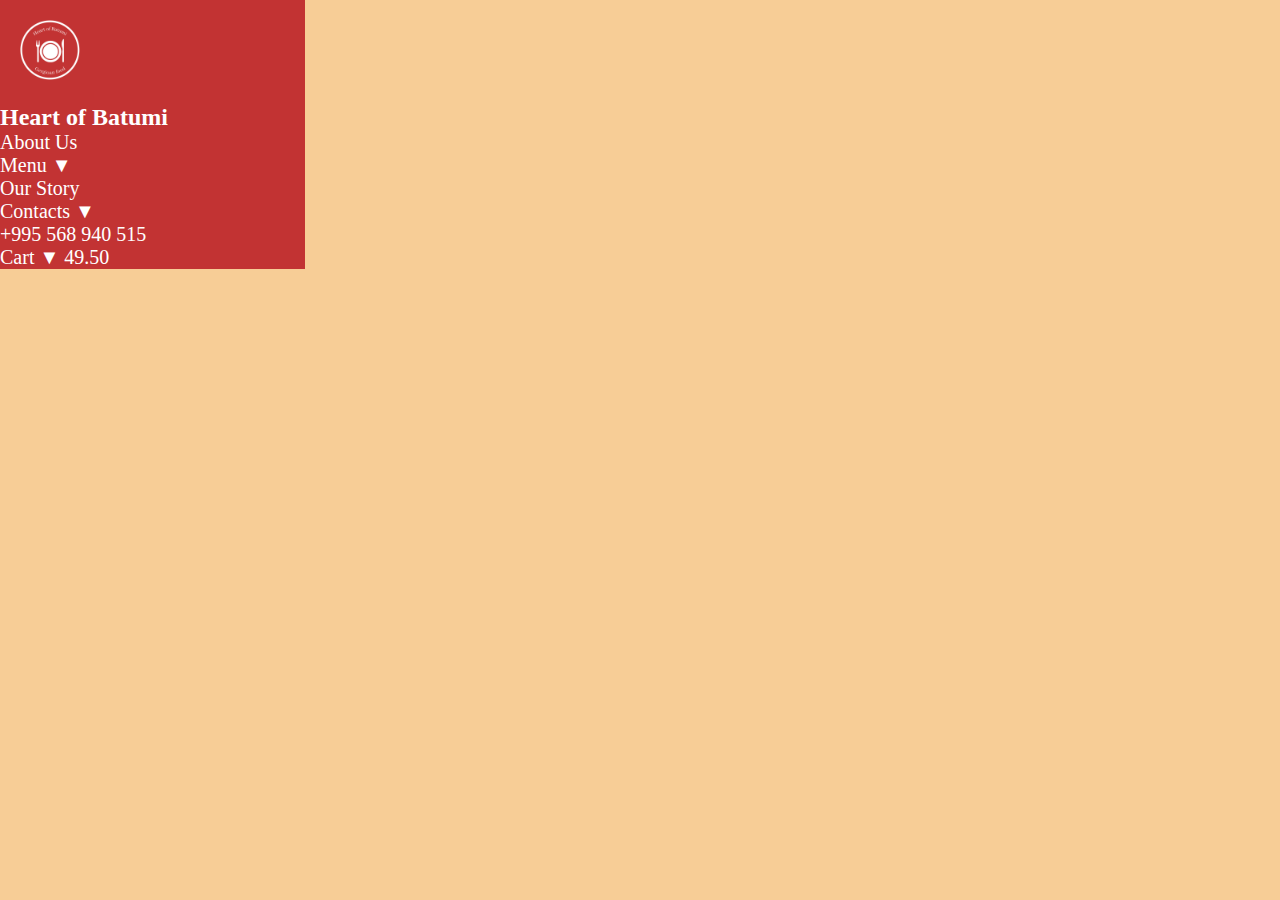
==== food.html @ c88371a5 "início produção do header" ====
<!DOCTYPE html>
<html lang="en">
<head>
    <meta charset="UTF-8">
    <meta http-equiv="X-UA-Compatible" content="IE=edge">
    <meta name="viewport" content="width=device-width, initial-scale=1.0">
    <link rel="stylesheet" href="food.css">
    <title>Heart of Batumi</title>
</head>
<body>
    <header>
        <div class="container">
            <div class="links">
                <div class="logo">
                    <img src="./img/logo.png" alt="logo">
                    <h2>Heart of Batumi</h2>
                </div>
                <nav>
                    <li><a href="#">About Us</a></li>
                    <li><a href="#">Menu ▼</a>
                        <ul class="dropdown-submenu">

                        </ul>
                    </li>
                    <li><a href="#">Our Story</a></li>
                    <li><a href="#">Contacts ▼</a>
                        <ul class="dropdown-submenu">

                        </ul>
                    </li>
                </nav>
            </div>
            <nav class="links">
                <li><a href="#">+995 568 940 515</a></li>
            </nav>
            <nav class="links">
                <li><a href="#">Cart ▼ 49.50</a></li>
            </nav>
        </div>
    </header>
    <main>
        
    </main>
    <footer></footer>
</body>
</html>
---- food.css ----
* {
    margin: 0;
    padding: 0;
    box-sizing: border-box;
}

body { 
    background-color: #f7cd96; 
    width: 100vw;
    height: 100vh;
    color: white;
    background-blend-mode: darken;
    background-repeat: no-repeat;
    background-size: cover;
    display: grid;
    grid-template-columns: repeat(4, 1fr);
    grid-template-rows: repeat(3, 1fr);
    grid-auto-rows: minmax(50px, auto);
    gap: 20px;

    grid-template-areas:
    "header1 header1 header2 header3"
    "article1 article1 aside1 aside1"
    "footer1 footer1 aside1 aside1";
}

header .container {
    background-color: #C23333;
    gap: 20px;
}

.logo img {
    width: 100px;
}

.links {
    gap: 1px;
    list-style-type: none;
}

.links a {
    color: white;

    text-decoration: none;
    font-size: 20px;
    user-select: none;
}

.links:nth-child(1) {
    grid-area: header1;
}

.links:nth-child(2) {
    grid-area: header2;
}

.links:nth-child(3) {
    grid-area: header3;
}
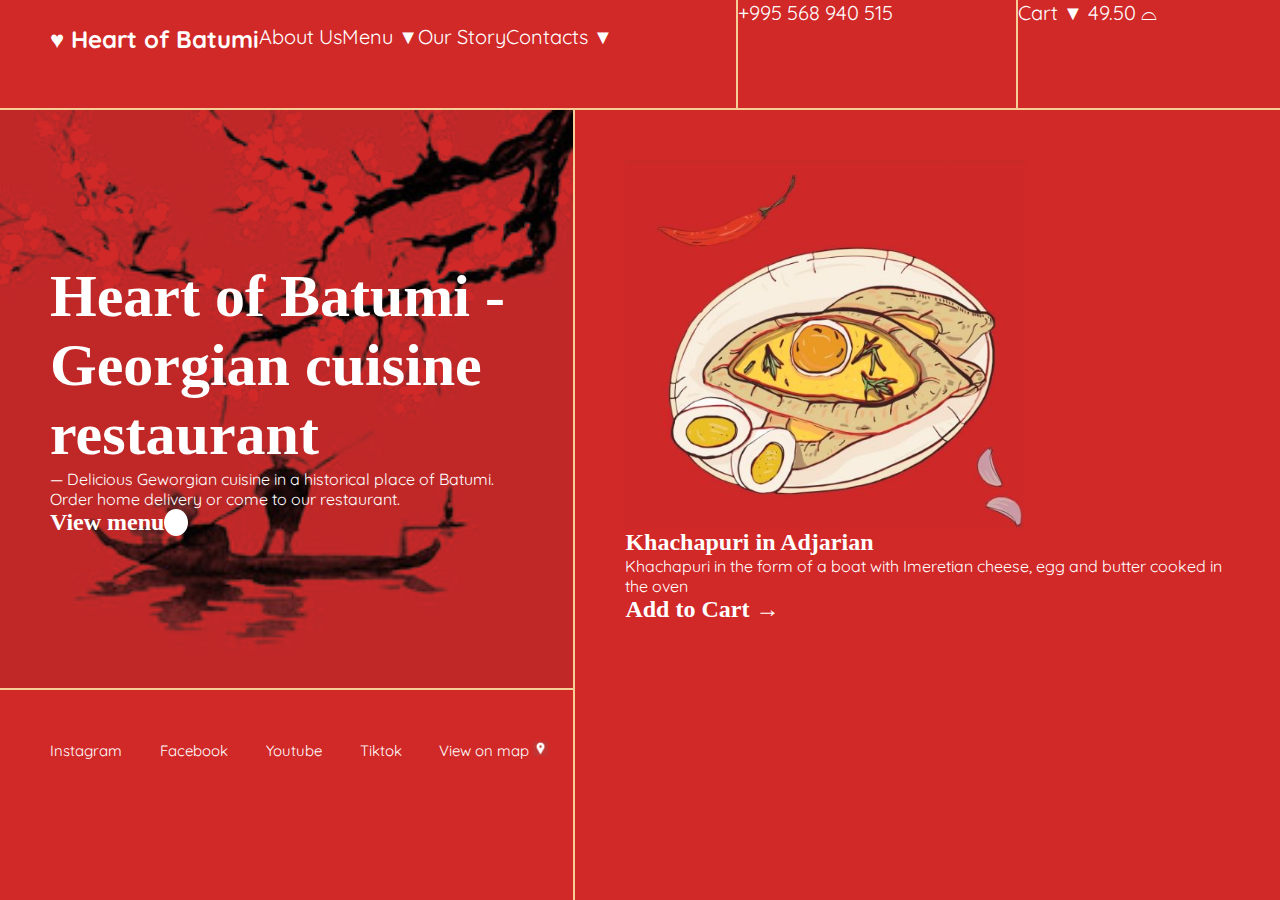
==== commit fe907264: "organização main e footer, inclusão do texto concluido" ====
--- a/food.html
+++ b/food.html
@@ -4,43 +4,78 @@
     <meta charset="UTF-8">
     <meta http-equiv="X-UA-Compatible" content="IE=edge">
     <meta name="viewport" content="width=device-width, initial-scale=1.0">
+    <link rel="preconnect" href="https://fonts.gstatic.com">
+    <link href="https://fonts.googleapis.com/css2?family=Quicksand:wght@300&display=swap" rel="stylesheet">
     <link rel="stylesheet" href="food.css">
     <title>Heart of Batumi</title>
 </head>
 <body>
     <header>
-        <div class="container">
-            <div class="links">
-                <div class="logo">
-                    <img src="./img/logo.png" alt="logo">
-                    <h2>Heart of Batumi</h2>
-                </div>
-                <nav>
-                    <li><a href="#">About Us</a></li>
-                    <li><a href="#">Menu ▼</a>
-                        <ul class="dropdown-submenu">
-
-                        </ul>
-                    </li>
-                    <li><a href="#">Our Story</a></li>
-                    <li><a href="#">Contacts ▼</a>
-                        <ul class="dropdown-submenu">
-
-                        </ul>
-                    </li>
+        <div class="menu">
+            <div class="logo">
+                <h2>&#x02665; Heart of Batumi</h2>
+                <nav  class="links">
+                    <ul>
+                        <li><a href="#">About Us</a></li>
+                        <li><a href="#">Menu ▼</a></li>
+                        <li><a href="#">Our Story</a></li>
+                        <li><a href="#">Contacts ▼</a></li> 
+                    </ul>    
                 </nav>
             </div>
+        </div>
             <nav class="links">
-                <li><a href="#">+995 568 940 515</a></li>
+                <div class="menu">
+                    <div class="link1">
+                        <li><a href="#">+995 568 940 515</a></li>
+                    </div>
+                </div>
             </nav>
             <nav class="links">
-                <li><a href="#">Cart ▼ 49.50</a></li>
+                <div class="menu">
+                    <div class="link1">
+                        <li><a href="#">Cart ▼ 49.50 &profsurf;</a></li>
+                    </div>
+                </div>
             </nav>
-        </div>
     </header>
     <main>
+        <article class="item">
+            <h1>Heart of Batumi - Georgian cuisine restaurant</h1> 
+            <p> &mdash; Delicious Geworgian cuisine in a historical place of Batumi.
+                Order home delivery or come to our restaurant.</p>
+            <h2>View menu 
+                <div class="redondo">
+                    <div class="texto">
+                        &#x02192;
+                    </div>
+                </div>
+            </h2>
+        </article>
+
+        <aside class="item"> 
+            <div class="item2">
+                <img src="./img/prato1.JPG" alt="prato">
+                <h2>Khachapuri in Adjarian</h2>
+                <p>Khachapuri in the form of a boat with Imeretian cheese, egg and butter cooked in the oven</p>
+                <h2>Add to Cart &#x02192;</h2>
+            </div>
+        </aside>
+
+   <div class="links">
+        <nav class="link2">            
+            <ul>
+                <li><a href="#">Instagram</a> </li>
+                <li><a href="#">Facebook</a></li>
+                <li><a href="#">Youtube</a></li>
+                <li><a href="#">Tiktok</a></li>
+                <li><a href="#">View on map
+                    <img src="./img/mapa.png" alt="">
+                </a></li>
+            </ul>
+        </nav>
+    </div>
+    </main>
         
-    </main>
-    <footer></footer>
 </body>
 </html>--- a/food.css
+++ b/food.css
@@ -9,51 +9,139 @@
     width: 100vw;
     height: 100vh;
     color: white;
+    gap: 2px;
+}
+
+header {
+    height: 12vh;
+    display: grid;
+    grid-template-columns: repeat(3, auto);
+    grid-template-rows: repeat(1, auto);
+    gap: 2px;
+    font-family: 'Quicksand', sans-serif;
+}
+
+.logo {
+    display: flex;
+    padding-top: 24px;
+    padding-left: 50px;
+    justify-content: space-between;
+}
+
+header .menu {
+    background-color: #d12828;
+    display: flex;
+}
+
+.menu img {
+    width: 80px;
+}
+
+header ul {
+    display: flex;
+}
+
+main {
+    display: grid;
+    grid-template-columns: repeat(2, auto);
+    grid-template-rows: repeat(auto, 1fr);
+    grid-template-areas: 
+    "article aside"
+    "article aside"
+    "footer aside";
+    height: 88vh;
+    gap: 2px;
+    padding-top: 2px;
+}
+
+article {
+    grid-area: article;
+    background-color: #d12828;
+    background-image: url("./img/backgroungImg.jpg");
     background-blend-mode: darken;
     background-repeat: no-repeat;
     background-size: cover;
-    display: grid;
-    grid-template-columns: repeat(4, 1fr);
-    grid-template-rows: repeat(3, 1fr);
-    grid-auto-rows: minmax(50px, auto);
-    gap: 20px;
-
-    grid-template-areas:
-    "header1 header1 header2 header3"
-    "article1 article1 aside1 aside1"
-    "footer1 footer1 aside1 aside1";
+    background-position: right bottom;
+    display: flex;
+    flex-direction: column;
+    justify-content: center;
+    padding-bottom: 2px;
+    padding: 50px;
 }
 
-header .container {
-    background-color: #C23333;
-    gap: 20px;
+article h1 {
+    font-size: 60px;
 }
 
-.logo img {
-    width: 100px;
+article h2 {
+    display: flex;
+    flex-direction: row;
 }
 
+article .redondo {
+    background-color: white;
+    border-radius: 50%;
+}
+
+article p {
+    font-family: 'Quicksand', sans-serif;
+}
+
+aside {
+    padding: 50px;    
+    background-color: #d12828;
+    grid-area: aside;
+}
+aside p {
+    font-family: 'Quicksand', sans-serif;
+}
+
+aside img {
+    width: 400px;
+}
+
+main .item2 {
+    display: flex;
+    flex-direction: column;
+    justify-content: center;
+}
+
+main .link2 {
+    height: 12vh;
+    grid-area: footer;
+    font-family: 'Quicksand', sans-serif;
+}
+
+.links .link2  ul{
+    display: flex;
+    flex-direction: row;
+    justify-content: space-between;
+    padding-top: 50px;
+    padding-left: 50px;
+    padding-right: 25px;   
+}
+
+.links .link2 a{
+    font-size: 15px;
+}
+
+main .links img {
+    width: 15px;
+} 
+
 .links {
-    gap: 1px;
-    list-style-type: none;
+    background-color: #d12828;    
+}
+
+.links li {
+    list-style: none;
 }
 
 .links a {
     color: white;
-
     text-decoration: none;
     font-size: 20px;
     user-select: none;
+    justify-content: center;
+    align-items: center
 }
-
-.links:nth-child(1) {
-    grid-area: header1;
-}
-
-.links:nth-child(2) {
-    grid-area: header2;
-}
-
-.links:nth-child(3) {
-    grid-area: header3;
-}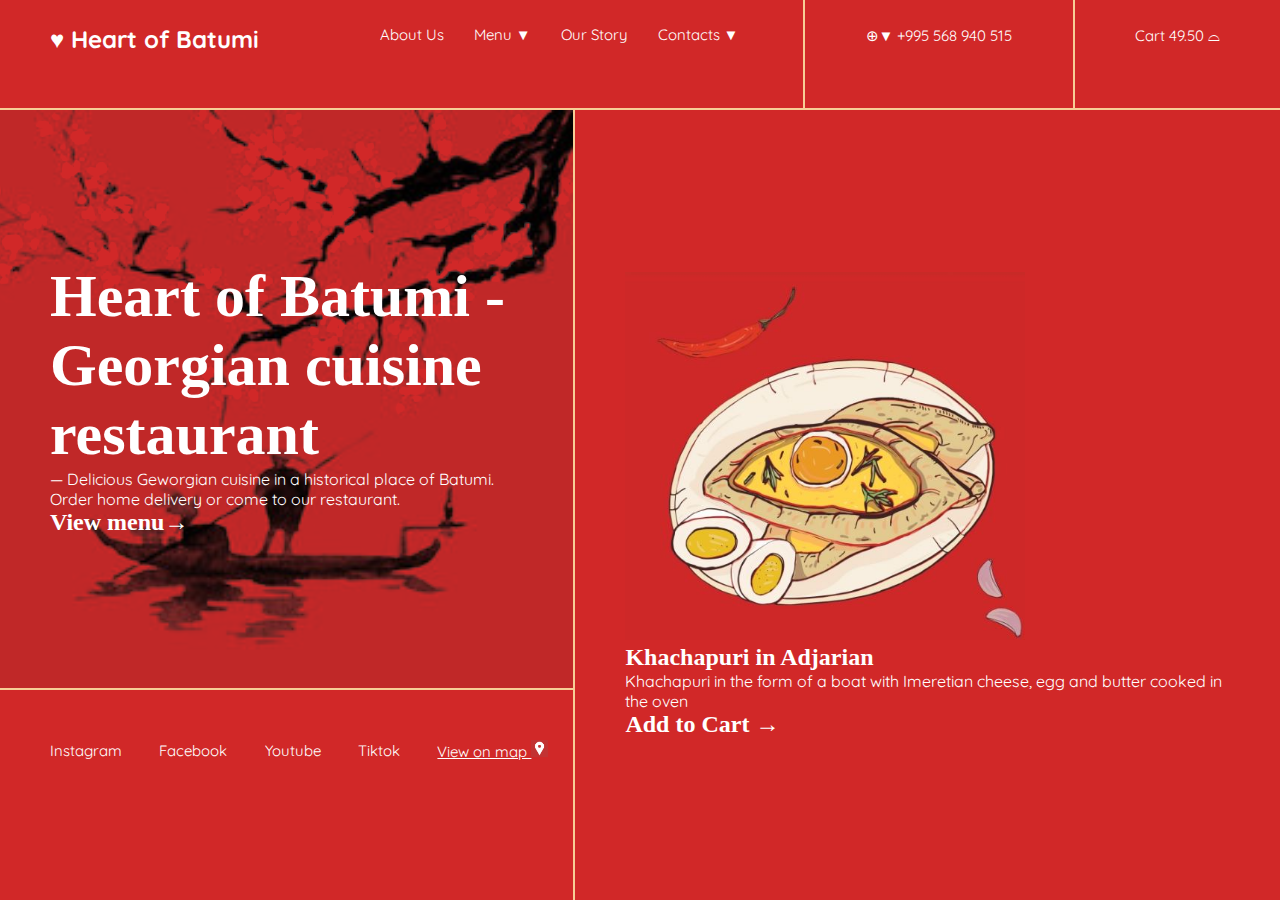
==== commit 55803c9a: "atualizações header" ====
--- a/food.html
+++ b/food.html
@@ -13,7 +13,7 @@
     <header>
         <div class="menu">
             <div class="logo">
-                <h2>&#x02665; Heart of Batumi</h2>
+                <h2>&#x02665;    Heart of Batumi</h2>
                 <nav  class="links">
                     <ul>
                         <li><a href="#">About Us</a></li>
@@ -27,14 +27,14 @@
             <nav class="links">
                 <div class="menu">
                     <div class="link1">
-                        <li><a href="#">+995 568 940 515</a></li>
+                        <li><a href="#"><p>&#x02295;</p> ▼ +995 568 940 515</a></li>
                     </div>
                 </div>
             </nav>
             <nav class="links">
                 <div class="menu">
                     <div class="link1">
-                        <li><a href="#">Cart ▼ 49.50 &profsurf;</a></li>
+                        <li><a href="#">Cart 49.50 &profsurf;</a></li>
                     </div>
                 </div>
             </nav>
@@ -69,9 +69,11 @@
                 <li><a href="#">Facebook</a></li>
                 <li><a href="#">Youtube</a></li>
                 <li><a href="#">Tiktok</a></li>
-                <li><a href="#">View on map
-                    <img src="./img/mapa.png" alt="">
-                </a></li>
+                <div class="map">
+                     <li><a href="#">View on map
+                        <img src="./img/mapa.png" alt="">
+                    </a></li>
+                </div>
             </ul>
         </nav>
     </div>
--- a/food.css
+++ b/food.css
@@ -28,17 +28,36 @@
     justify-content: space-between;
 }
 
+.logo .links a{
+    padding-top: 2px;
+    padding-right: 30px;
+    font-size: 15px;
+}
+
+.logo .links {
+    margin-right: 35px;
+}
+
+.links .link1 a{
+    display: flex;
+    align-items: center;
+    padding-top: 26px;
+    font-size: 15px;
+}
+/*.links .link1 p {
+    font-size: 25px;
+}*/
+
+header ul {
+    display: flex;
+}
+
 header .menu {
     background-color: #d12828;
-    display: flex;
 }
 
 .menu img {
     width: 80px;
-}
-
-header ul {
-    display: flex;
 }
 
 main {
@@ -78,10 +97,10 @@
     flex-direction: row;
 }
 
-article .redondo {
+/*article .redondo {
     background-color: white;
     border-radius: 50%;
-}
+}*/
 
 article p {
     font-family: 'Quicksand', sans-serif;
@@ -100,7 +119,7 @@
     width: 400px;
 }
 
-main .item2 {
+aside {
     display: flex;
     flex-direction: column;
     justify-content: center;
@@ -126,7 +145,7 @@
 }
 
 main .links img {
-    width: 15px;
+    width: 17px;
 } 
 
 .links {
@@ -137,6 +156,10 @@
     list-style: none;
 }
 
+.map li{
+    text-decoration: underline;
+}
+
 .links a {
     color: white;
     text-decoration: none;
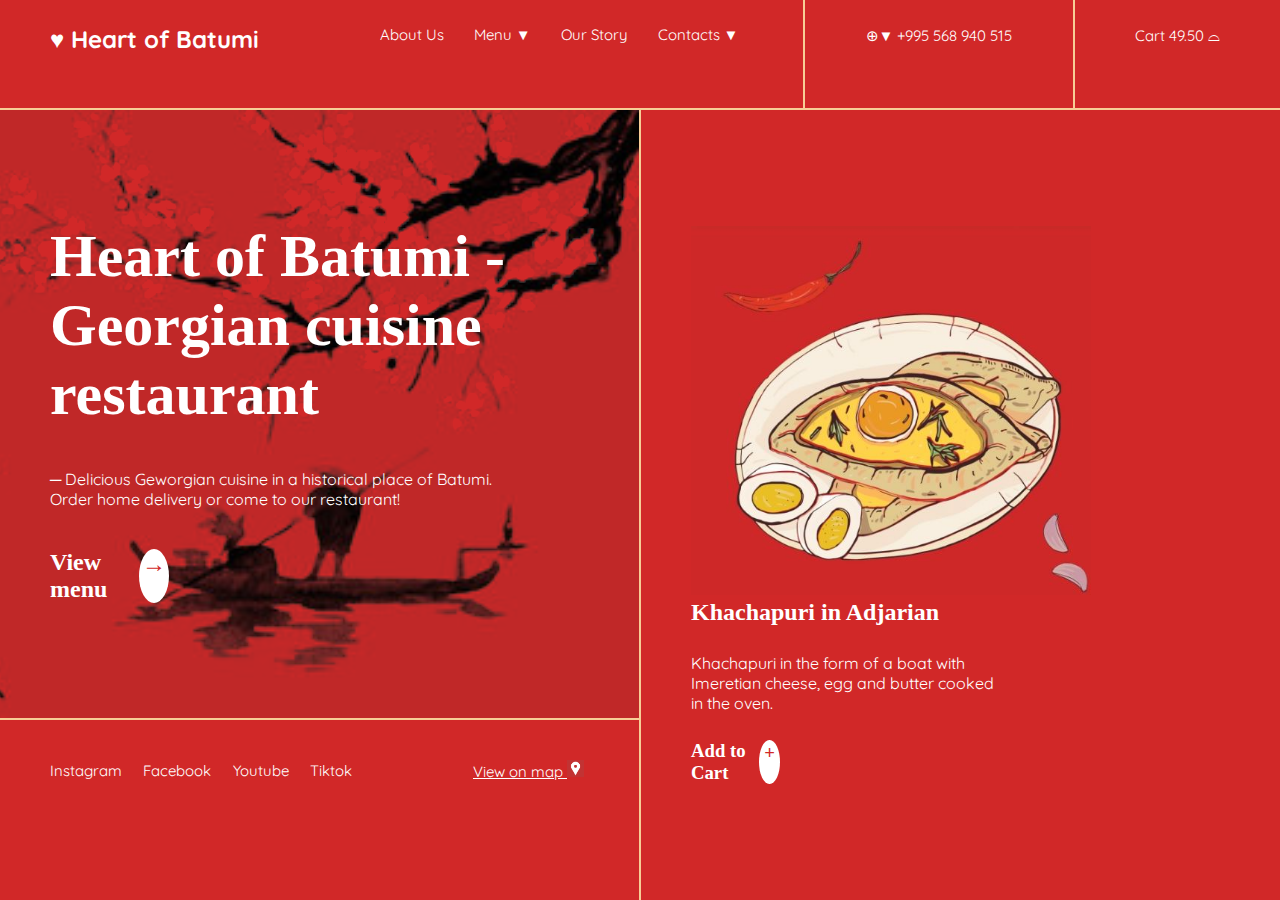
==== commit 6de3794d: "main finalizado" ====
--- a/food.html
+++ b/food.html
@@ -42,13 +42,11 @@
     <main>
         <article class="item">
             <h1>Heart of Batumi - Georgian cuisine restaurant</h1> 
-            <p> &mdash; Delicious Geworgian cuisine in a historical place of Batumi.
-                Order home delivery or come to our restaurant.</p>
+            <p> &#x02500; Delicious Geworgian cuisine in a historical place of Batumi.
+                Order home delivery or come to our restaurant!</p>
             <h2>View menu 
                 <div class="redondo">
-                    <div class="texto">
-                        &#x02192;
-                    </div>
+                    &#x02192;
                 </div>
             </h2>
         </article>
@@ -57,20 +55,24 @@
             <div class="item2">
                 <img src="./img/prato1.JPG" alt="prato">
                 <h2>Khachapuri in Adjarian</h2>
-                <p>Khachapuri in the form of a boat with Imeretian cheese, egg and butter cooked in the oven</p>
-                <h2>Add to Cart &#x02192;</h2>
+                <p>Khachapuri in the form of a boat with Imeretian cheese, egg and butter cooked in the oven.</p>
+                <h3>Add to Cart 
+                    <div class="redondo">
+                        &#x0002B;
+                    </div>
+                </h3>
             </div>
         </aside>
 
    <div class="links">
         <nav class="link2">            
             <ul>
-                <li><a href="#">Instagram</a> </li>
-                <li><a href="#">Facebook</a></li>
-                <li><a href="#">Youtube</a></li>
-                <li><a href="#">Tiktok</a></li>
+                <li><a href="https://www.instagram.com/" target="_blank">Instagram</a> </li>
+                <li><a href="https://pt-br.facebook.com/" target="_blank">Facebook</a></li>
+                <li><a href="https://www.youtube.com/" target="_blank">Youtube</a></li>
+                <li><a href="https://www.tiktok.com/pt-BR/" target="_blank">Tiktok</a></li>
                 <div class="map">
-                     <li><a href="#">View on map
+                     <li><a href="https://www.google.com.br/maps/place/Heart+of+Batumi/@41.65081,41.6374363,17z/data=!3m1!4b1!4m5!3m4!1s0x4067867271676097:0x4e9ee97a4a9d2b88!8m2!3d41.650806!4d41.639625" target="_blank">View on map
                         <img src="./img/mapa.png" alt="">
                     </a></li>
                 </div>
--- a/food.css
+++ b/food.css
@@ -62,7 +62,7 @@
 
 main {
     display: grid;
-    grid-template-columns: repeat(2, auto);
+    grid-template-columns: repeat(2, 1fr);
     grid-template-rows: repeat(auto, 1fr);
     grid-template-areas: 
     "article aside"
@@ -85,45 +85,70 @@
     flex-direction: column;
     justify-content: center;
     padding-bottom: 2px;
-    padding: 50px;
+    padding-left: 50px;
 }
 
 article h1 {
+    padding-top: 40px;
     font-size: 60px;
 }
 
 article h2 {
     display: flex;
     flex-direction: row;
+    justify-content: space-between;
+    padding-bottom: 40px;
+    margin-right: 470px;
 }
 
-/*article .redondo {
+article .redondo {
     background-color: white;
+    color: #d12828;
+    padding: 2px 3px;
     border-radius: 50%;
-}*/
+}
 
 article p {
     font-family: 'Quicksand', sans-serif;
+    margin-top: 40px;
+    margin-bottom: 40px;
+    margin-right: 100px;
 }
 
 aside {
-    padding: 50px;    
+    padding-left: 50px;    
     background-color: #d12828;
+    display: flex;
+    flex-direction: column;
+    justify-content: center;
     grid-area: aside;
 }
-aside p {
-    font-family: 'Quicksand', sans-serif;
+
+aside h3 {
+    display: flex;
+    flex-direction: row;
+    justify-content: space-between;
+    margin-right: 500px;
+}
+
+aside .redondo {
+    background-color: white;
+    color: #d12828;
+    padding: 2px 5px;
+    border-radius: 50%;
 }
 
 aside img {
     width: 400px;
 }
 
-aside {
-    display: flex;
-    flex-direction: column;
-    justify-content: center;
+aside p {
+    font-family: 'Quicksand', sans-serif;
+    margin-top: 27px;
+    margin-bottom: 27px;
+    margin-right: 280px;
 }
+
 
 main .link2 {
     height: 12vh;
@@ -135,9 +160,9 @@
     display: flex;
     flex-direction: row;
     justify-content: space-between;
-    padding-top: 50px;
+    padding-top: 40px;
     padding-left: 50px;
-    padding-right: 25px;   
+    padding-right: 55px;   
 }
 
 .links .link2 a{
@@ -158,6 +183,7 @@
 
 .map li{
     text-decoration: underline;
+    padding-left: 100px;
 }
 
 .links a {
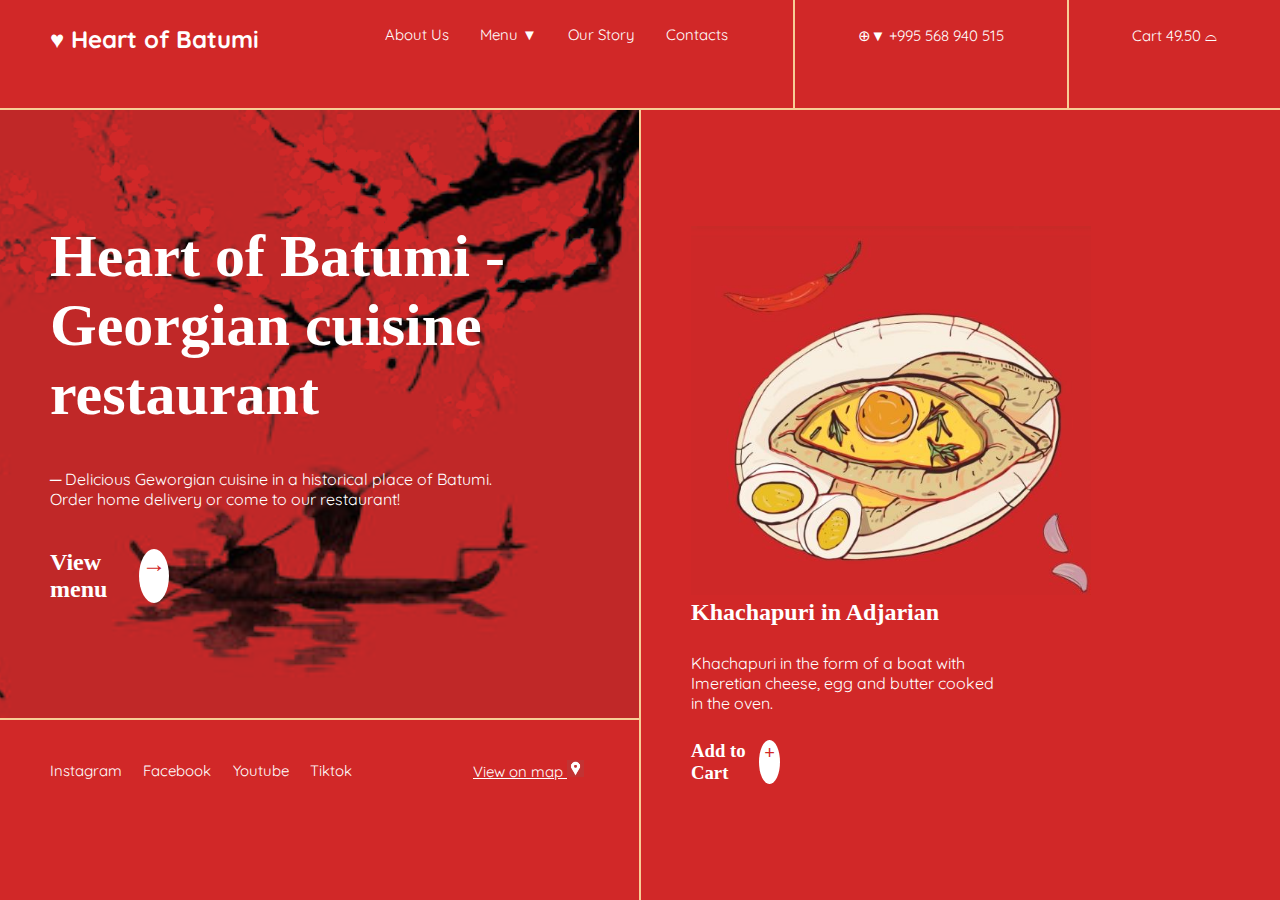
==== commit 1af539a2: "últimas mudanças finalizadas" ====
--- a/food.html
+++ b/food.html
@@ -15,11 +15,11 @@
             <div class="logo">
                 <h2>&#x02665;    Heart of Batumi</h2>
                 <nav  class="links">
-                    <ul>
+                    <ul class="dropdown-menu">
                         <li><a href="#">About Us</a></li>
                         <li><a href="#">Menu ▼</a></li>
                         <li><a href="#">Our Story</a></li>
-                        <li><a href="#">Contacts ▼</a></li> 
+                        <li><a href="#">Contacts</a></li> 
                     </ul>    
                 </nav>
             </div>
--- a/food.css
+++ b/food.css
@@ -177,6 +177,10 @@
     background-color: #d12828;    
 }
 
+.links ul {
+    gap: 1px;
+}
+
 .links li {
     list-style: none;
 }
